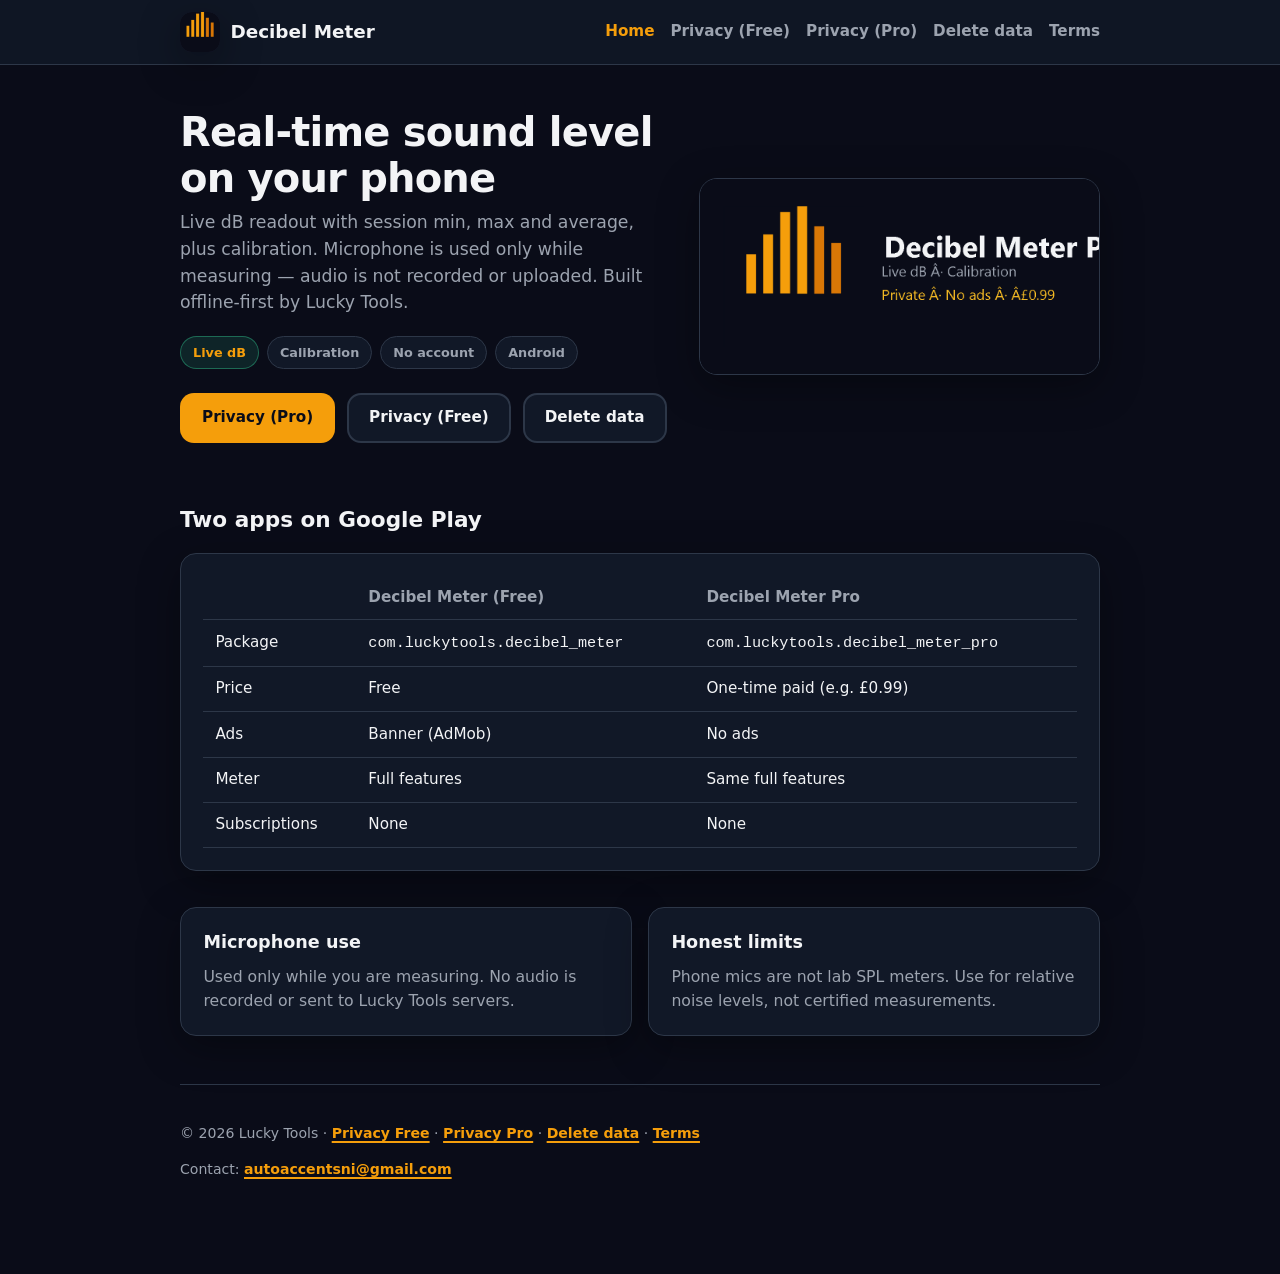
==== index.html @ 3124746d "Decibel Meter dedicated site: free/pro privacy, delete data, terms" ====
<!DOCTYPE html>
<html lang="en-GB">
<head>
  <meta charset="utf-8" />
  <meta name="viewport" content="width=device-width, initial-scale=1" />
  <title>Decibel Meter — real-time sound level meter</title>
  <meta name="description" content="Decibel Meter by Lucky Tools. Real-time dB readout, session stats and calibration. Free with ads, or Pro ad-free." />
  <link rel="stylesheet" href="styles.css" />
  <link rel="icon" type="image/png" href="assets/icon_512.png" />
</head>
<body>
  <header class="site-header">
    <div class="inner">
      <a class="brand" href="index.html">
        <span class="brand-mark"><img src="assets/icon_512.png" alt="" width="40" height="40" /></span>
        Decibel Meter
      </a>
      <nav class="nav">
        <a href="index.html" aria-current="page">Home</a>
        <a href="privacy.html">Privacy (Free)</a>
        <a href="privacy-pro.html">Privacy (Pro)</a>
        <a href="delete-data.html">Delete data</a>
        <a href="terms.html">Terms</a>
      </nav>
    </div>
  </header>

  <main class="wrap">
    <section class="hero">
      <div>
        <h1>Real-time sound level on your phone</h1>
        <p class="lede">
          Live dB readout with session min, max and average, plus calibration.
          Microphone is used only while measuring — audio is not recorded or uploaded.
          Built offline-first by Lucky Tools.
        </p>
        <div class="badge-row">
          <span class="badge accent">Live dB</span>
          <span class="badge">Calibration</span>
          <span class="badge">No account</span>
          <span class="badge">Android</span>
        </div>
        <div class="btn-row">
          <a class="btn btn-primary" href="privacy-pro.html">Privacy (Pro)</a>
          <a class="btn btn-secondary" href="privacy.html">Privacy (Free)</a>
          <a class="btn btn-secondary" href="delete-data.html">Delete data</a>
        </div>
      </div>
      <div>
        <img class="hero-feature" src="assets/feature_graphic.png" width="1024" height="500" alt="Decibel Meter" />
      </div>
    </section>

    <section class="section">
      <div class="section-head"><h2>Two apps on Google Play</h2></div>
      <div class="card" style="overflow-x:auto">
        <table class="tier-table">
          <thead>
            <tr><th></th><th>Decibel Meter (Free)</th><th>Decibel Meter Pro</th></tr>
          </thead>
          <tbody>
            <tr>
              <td>Package</td>
              <td><code>com.luckytools.decibel_meter</code></td>
              <td><code>com.luckytools.decibel_meter_pro</code></td>
            </tr>
            <tr><td>Price</td><td>Free</td><td>One-time paid (e.g. £0.99)</td></tr>
            <tr><td>Ads</td><td>Banner (AdMob)</td><td>No ads</td></tr>
            <tr><td>Meter</td><td>Full features</td><td>Same full features</td></tr>
            <tr><td>Subscriptions</td><td>None</td><td>None</td></tr>
          </tbody>
        </table>
      </div>
    </section>

    <section class="section">
      <div class="grid-2">
        <article class="card">
          <h3>Microphone use</h3>
          <p>Used only while you are measuring. No audio is recorded or sent to Lucky Tools servers.</p>
        </article>
        <article class="card">
          <h3>Honest limits</h3>
          <p>Phone mics are not lab SPL meters. Use for relative noise levels, not certified measurements.</p>
        </article>
      </div>
    </section>

    <footer class="site-footer">
      <p>© <span id="y"></span> Lucky Tools ·
        <a href="privacy.html">Privacy Free</a> ·
        <a href="privacy-pro.html">Privacy Pro</a> ·
        <a href="delete-data.html">Delete data</a> ·
        <a href="terms.html">Terms</a>
      </p>
      <p>Contact: <a href="mailto:autoaccentsni@gmail.com">autoaccentsni@gmail.com</a></p>
    </footer>
  </main>
  <script>document.getElementById('y').textContent = new Date().getFullYear();</script>
</body>
</html>
---- styles.css ----
/* Decibel Meter — dark amber theme (matches app) */
:root {
  --bg: #0a0c18;
  --surface: #111827;
  --surface-high: #1a1f35;
  --ink: #f3f4f6;
  --muted: #9ca3af;
  --accent: #f59e0b;
  --accent-dim: #d97706;
  --border: #2d3748;
  --danger: #ef4444;
  --radius: 16px;
  --shadow: 0 12px 40px rgba(0, 0, 0, 0.35);
  --max: 960px;
  --font: "Segoe UI", system-ui, -apple-system, Roboto, "Helvetica Neue", Arial, sans-serif;
}

*,
*::before,
*::after {
  box-sizing: border-box;
}

html {
  scroll-behavior: smooth;
}

body {
  margin: 0;
  font-family: var(--font);
  background: var(--bg);
  color: var(--ink);
  line-height: 1.55;
  font-size: 17px;
  min-height: 100vh;
}

img {
  max-width: 100%;
  height: auto;
  display: block;
}

a {
  color: var(--accent);
  text-decoration-thickness: 1.5px;
  text-underline-offset: 3px;
}

a:hover {
  color: var(--accent-dim);
}

.wrap {
  max-width: var(--max);
  margin: 0 auto;
  padding: 0 1.25rem 3rem;
}

.site-header {
  background: rgba(17, 24, 39, 0.92);
  border-bottom: 1px solid var(--border);
  position: sticky;
  top: 0;
  z-index: 20;
  backdrop-filter: blur(10px);
}

.site-header .inner {
  max-width: var(--max);
  margin: 0 auto;
  padding: 0.75rem 1.25rem;
  display: flex;
  align-items: center;
  justify-content: space-between;
  gap: 1rem;
  flex-wrap: wrap;
}

.brand {
  display: flex;
  align-items: center;
  gap: 0.65rem;
  text-decoration: none;
  color: var(--ink);
  font-weight: 700;
  font-size: 1.15rem;
}

.brand-mark {
  width: 40px;
  height: 40px;
  border-radius: 12px;
  overflow: hidden;
  box-shadow: var(--shadow);
  flex-shrink: 0;
  background: var(--surface-high);
}

.brand-mark img {
  width: 100%;
  height: 100%;
  object-fit: cover;
}

.nav {
  display: flex;
  gap: 0.35rem 1rem;
  flex-wrap: wrap;
  font-size: 0.95rem;
}

.nav a {
  color: var(--muted);
  text-decoration: none;
  font-weight: 600;
}

.nav a:hover,
.nav a[aria-current="page"] {
  color: var(--accent);
}

.hero {
  padding: 2rem 0 1rem;
  display: grid;
  gap: 1.75rem;
  align-items: center;
}

@media (min-width: 800px) {
  .hero {
    grid-template-columns: 1.1fr 0.9fr;
    padding: 2.75rem 0 1.5rem;
  }
}

.hero h1 {
  margin: 0 0 0.5rem;
  font-size: clamp(1.85rem, 4vw, 2.5rem);
  font-weight: 800;
  letter-spacing: -0.02em;
  line-height: 1.15;
}

.hero .lede {
  margin: 0;
  color: var(--muted);
  font-size: 1.08rem;
  max-width: 36em;
}

.hero-feature {
  width: 100%;
  border-radius: 18px;
  border: 1px solid var(--border);
  box-shadow: var(--shadow);
  background: var(--surface);
}

.badge-row {
  display: flex;
  flex-wrap: wrap;
  gap: 0.5rem;
  margin-top: 1.25rem;
}

.badge {
  display: inline-block;
  padding: 0.35rem 0.75rem;
  border-radius: 999px;
  background: var(--surface);
  border: 1px solid var(--border);
  font-size: 0.8rem;
  font-weight: 600;
  color: var(--muted);
}

.badge.accent {
  background: rgba(52, 211, 153, 0.12);
  border-color: rgba(52, 211, 153, 0.4);
  color: var(--accent);
}

.section {
  margin: 2.25rem 0 1rem;
}

.section-head {
  display: flex;
  flex-wrap: wrap;
  align-items: baseline;
  justify-content: space-between;
  gap: 0.5rem 1rem;
  margin-bottom: 1rem;
}

.section-head h2 {
  margin: 0;
  font-size: 1.35rem;
  font-weight: 800;
}

.section-head p {
  margin: 0;
  color: var(--muted);
  font-size: 0.95rem;
}

.shot-gallery {
  display: grid;
  grid-template-columns: repeat(2, 1fr);
  gap: 0.85rem;
}

@media (min-width: 720px) {
  .shot-gallery {
    grid-template-columns: repeat(3, 1fr);
    gap: 1rem;
  }
}

.shot-card {
  background: var(--surface);
  border: 1px solid var(--border);
  border-radius: 18px;
  overflow: hidden;
  box-shadow: var(--shadow);
}

.shot-card figure {
  margin: 0;
  background: #0d111c;
  aspect-ratio: 9 / 16;
  overflow: hidden;
}

.shot-card img {
  width: 100%;
  height: 100%;
  object-fit: cover;
  object-position: top center;
}

.shot-card figcaption {
  padding: 0.75rem 0.9rem 0.95rem;
  font-size: 0.88rem;
  font-weight: 700;
  color: var(--ink);
}

.shot-card figcaption span {
  display: block;
  margin-top: 0.2rem;
  font-weight: 500;
  color: var(--muted);
  font-size: 0.82rem;
  line-height: 1.35;
}

.card {
  background: var(--surface);
  border: 1px solid var(--border);
  border-radius: var(--radius);
  padding: 1.35rem 1.4rem;
  box-shadow: var(--shadow);
}

.card h2,
.card h3 {
  margin: 0 0 0.5rem;
  font-size: 1.1rem;
}

.card p {
  margin: 0;
  color: var(--muted);
  font-size: 0.98rem;
}

.grid-2 {
  display: grid;
  gap: 1rem;
}

@media (min-width: 560px) {
  .grid-2 {
    grid-template-columns: 1fr 1fr;
  }
}

.btn-row {
  display: flex;
  flex-wrap: wrap;
  gap: 0.75rem;
  margin-top: 1.5rem;
}

.btn {
  display: inline-flex;
  align-items: center;
  justify-content: center;
  min-height: 48px;
  padding: 0.7rem 1.25rem;
  border-radius: 14px;
  font-weight: 700;
  font-size: 0.95rem;
  text-decoration: none;
  border: 2px solid transparent;
}

.btn-primary {
  background: var(--accent);
  color: var(--bg);
}

.btn-primary:hover {
  background: var(--accent-dim);
  color: var(--bg);
}

.btn-secondary {
  background: var(--surface);
  color: var(--ink);
  border-color: var(--border);
}

.btn-secondary:hover {
  background: var(--surface-high);
  color: var(--ink);
}

.doc-meta {
  color: var(--muted);
  font-size: 0.9rem;
  margin: 0 0 1.5rem;
}

.doc h1 {
  font-size: 1.85rem;
  margin: 1.5rem 0 0.35rem;
  font-weight: 800;
}

.doc h2 {
  font-size: 1.2rem;
  margin: 1.75rem 0 0.5rem;
  font-weight: 700;
  color: var(--ink);
  padding-top: 0.25rem;
  border-top: 1px solid var(--border);
}

.doc h2:first-of-type {
  border-top: none;
  padding-top: 0;
}

.doc p,
.doc li {
  color: var(--ink);
}

.doc ul,
.doc ol {
  padding-left: 1.25rem;
}

.doc li {
  margin: 0.35rem 0;
}

.doc .note {
  background: rgba(52, 211, 153, 0.1);
  border: 1px solid rgba(52, 211, 153, 0.28);
  border-radius: 12px;
  padding: 0.9rem 1rem;
  font-size: 0.95rem;
  margin: 1rem 0;
  color: var(--ink);
}

.doc code {
  font-size: 0.9em;
  background: var(--surface-high);
  padding: 0.1rem 0.35rem;
  border-radius: 6px;
}

.site-footer {
  margin-top: 3rem;
  padding: 1.5rem 0 2rem;
  border-top: 1px solid var(--border);
  color: var(--muted);
  font-size: 0.88rem;
}

.site-footer a {
  font-weight: 600;
}

.tier-table {
  width: 100%;
  border-collapse: collapse;
  font-size: 0.95rem;
}

.tier-table th,
.tier-table td {
  text-align: left;
  padding: 0.65rem 0.75rem;
  border-bottom: 1px solid var(--border);
}

.tier-table th {
  color: var(--muted);
  font-weight: 600;
}
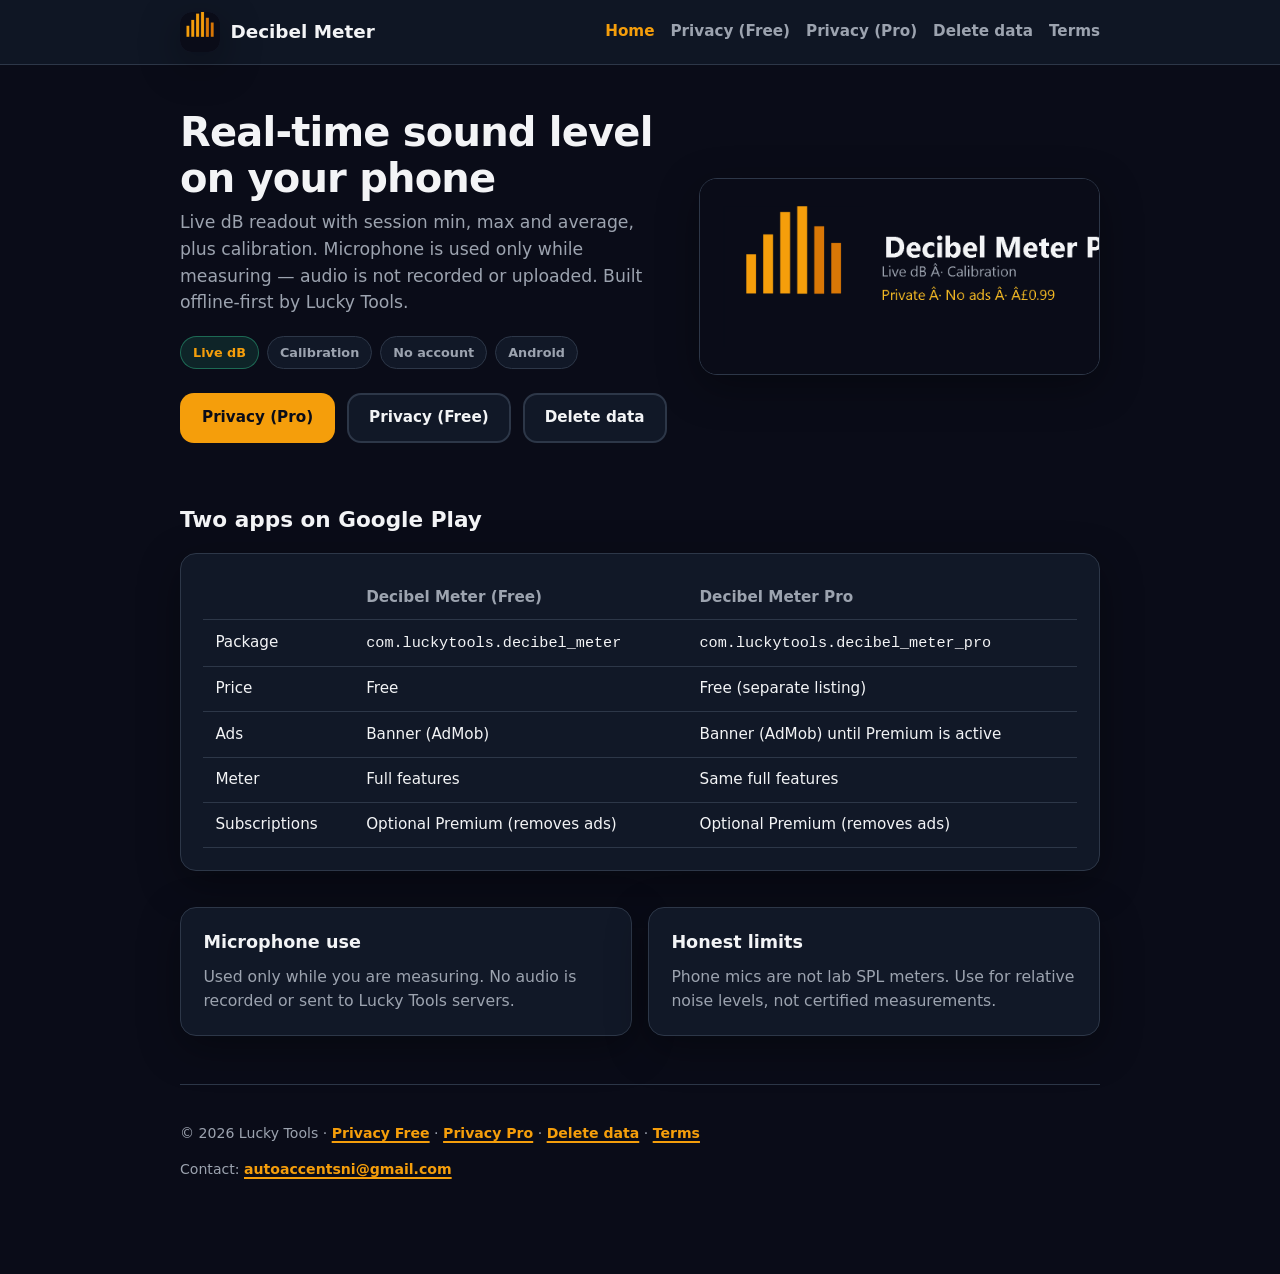
==== commit 8e0836cb: "privacy(pro): the Pro listing sells a subscription, not a one-time purchase privacy-pro.html adverti" ====
--- a/index.html
+++ b/index.html
@@ -4,7 +4,7 @@
   <meta charset="utf-8" />
   <meta name="viewport" content="width=device-width, initial-scale=1" />
   <title>Decibel Meter — real-time sound level meter</title>
-  <meta name="description" content="Decibel Meter by Lucky Tools. Real-time dB readout, session stats and calibration. Free with ads, or Pro ad-free." />
+  <meta name="description" content="Decibel Meter by Lucky Tools. Real-time dB readout, session stats and calibration. Free with ads, or subscribe to Premium to remove them." />
   <link rel="stylesheet" href="styles.css" />
   <link rel="icon" type="image/png" href="assets/icon_512.png" />
 </head>
@@ -64,10 +64,10 @@
               <td><code>com.luckytools.decibel_meter</code></td>
               <td><code>com.luckytools.decibel_meter_pro</code></td>
             </tr>
-            <tr><td>Price</td><td>Free</td><td>One-time paid (e.g. £0.99)</td></tr>
-            <tr><td>Ads</td><td>Banner (AdMob)</td><td>No ads</td></tr>
+            <tr><td>Price</td><td>Free</td><td>Free (separate listing)</td></tr>
+            <tr><td>Ads</td><td>Banner (AdMob)</td><td>Banner (AdMob) until Premium is active</td></tr>
             <tr><td>Meter</td><td>Full features</td><td>Same full features</td></tr>
-            <tr><td>Subscriptions</td><td>None</td><td>None</td></tr>
+            <tr><td>Subscriptions</td><td>Optional Premium (removes ads)</td><td>Optional Premium (removes ads)</td></tr>
           </tbody>
         </table>
       </div>
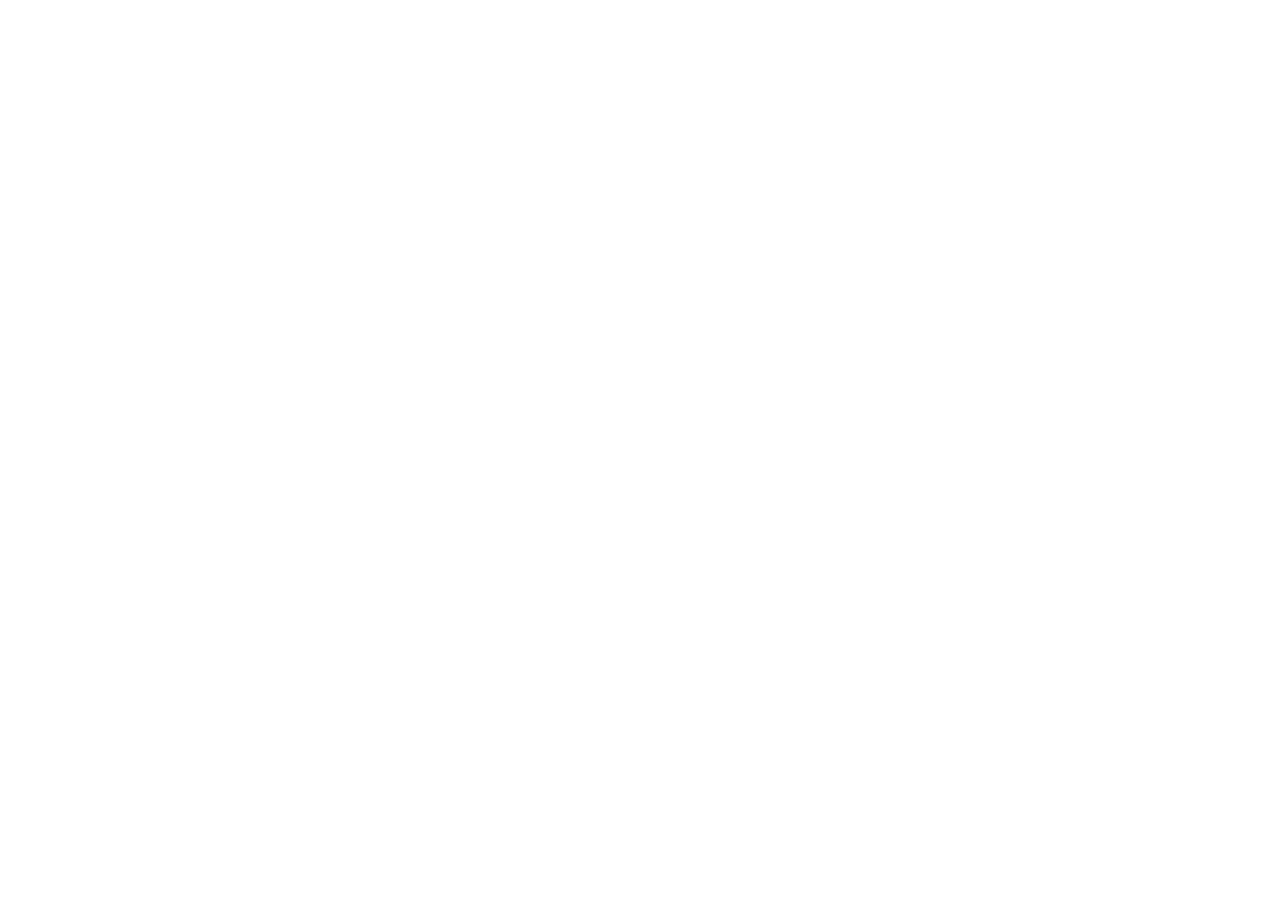
==== commit e709f9c4: "site: replace retired pages with canonical noindex stubs to cloudyni.com" ====
--- a/index.html
+++ b/index.html
@@ -3,99 +3,18 @@
 <head>
   <meta charset="utf-8" />
   <meta name="viewport" content="width=device-width, initial-scale=1" />
-  <title>Decibel Meter — real-time sound level meter</title>
-  <meta name="description" content="Decibel Meter by Lucky Tools. Real-time dB readout, session stats and calibration. Free with ads, or subscribe to Premium to remove them." />
-  <link rel="stylesheet" href="styles.css" />
-  <link rel="icon" type="image/png" href="assets/icon_512.png" />
+  <meta http-equiv="refresh" content="0; url=https://cloudyni.com/decibel-meter-pro/" />
+  <meta name="robots" content="noindex,follow" />
+  <link rel="canonical" href="https://cloudyni.com/decibel-meter-pro/" />
+  <title>Moved &mdash; Decibel Meter Pro home page</title>
 </head>
 <body>
-  <header class="site-header">
-    <div class="inner">
-      <a class="brand" href="index.html">
-        <span class="brand-mark"><img src="assets/icon_512.png" alt="" width="40" height="40" /></span>
-        Decibel Meter
-      </a>
-      <nav class="nav">
-        <a href="index.html" aria-current="page">Home</a>
-        <a href="privacy.html">Privacy (Free)</a>
-        <a href="privacy-pro.html">Privacy (Pro)</a>
-        <a href="delete-data.html">Delete data</a>
-        <a href="terms.html">Terms</a>
-      </nav>
-    </div>
-  </header>
-
-  <main class="wrap">
-    <section class="hero">
-      <div>
-        <h1>Real-time sound level on your phone</h1>
-        <p class="lede">
-          Live dB readout with session min, max and average, plus calibration.
-          Microphone is used only while measuring — audio is not recorded or uploaded.
-          Built offline-first by Lucky Tools.
-        </p>
-        <div class="badge-row">
-          <span class="badge accent">Live dB</span>
-          <span class="badge">Calibration</span>
-          <span class="badge">No account</span>
-          <span class="badge">Android</span>
-        </div>
-        <div class="btn-row">
-          <a class="btn btn-primary" href="privacy-pro.html">Privacy (Pro)</a>
-          <a class="btn btn-secondary" href="privacy.html">Privacy (Free)</a>
-          <a class="btn btn-secondary" href="delete-data.html">Delete data</a>
-        </div>
-      </div>
-      <div>
-        <img class="hero-feature" src="assets/feature_graphic.png" width="1024" height="500" alt="Decibel Meter" />
-      </div>
-    </section>
-
-    <section class="section">
-      <div class="section-head"><h2>Two apps on Google Play</h2></div>
-      <div class="card" style="overflow-x:auto">
-        <table class="tier-table">
-          <thead>
-            <tr><th></th><th>Decibel Meter (Free)</th><th>Decibel Meter Pro</th></tr>
-          </thead>
-          <tbody>
-            <tr>
-              <td>Package</td>
-              <td><code>com.luckytools.decibel_meter</code></td>
-              <td><code>com.luckytools.decibel_meter_pro</code></td>
-            </tr>
-            <tr><td>Price</td><td>Free</td><td>Free (separate listing)</td></tr>
-            <tr><td>Ads</td><td>Banner (AdMob)</td><td>Banner (AdMob) until Premium is active</td></tr>
-            <tr><td>Meter</td><td>Full features</td><td>Same full features</td></tr>
-            <tr><td>Subscriptions</td><td>Optional Premium (removes ads)</td><td>Optional Premium (removes ads)</td></tr>
-          </tbody>
-        </table>
-      </div>
-    </section>
-
-    <section class="section">
-      <div class="grid-2">
-        <article class="card">
-          <h3>Microphone use</h3>
-          <p>Used only while you are measuring. No audio is recorded or sent to Lucky Tools servers.</p>
-        </article>
-        <article class="card">
-          <h3>Honest limits</h3>
-          <p>Phone mics are not lab SPL meters. Use for relative noise levels, not certified measurements.</p>
-        </article>
-      </div>
-    </section>
-
-    <footer class="site-footer">
-      <p>© <span id="y"></span> Lucky Tools ·
-        <a href="privacy.html">Privacy Free</a> ·
-        <a href="privacy-pro.html">Privacy Pro</a> ·
-        <a href="delete-data.html">Delete data</a> ·
-        <a href="terms.html">Terms</a>
-      </p>
-      <p>Contact: <a href="mailto:autoaccentsni@gmail.com">autoaccentsni@gmail.com</a></p>
-    </footer>
-  </main>
-  <script>document.getElementById('y').textContent = new Date().getFullYear();</script>
+  <p>
+    This page has moved. The home page for <strong>Decibel Meter Pro</strong> is now at
+    <a href="https://cloudyni.com/decibel-meter-pro/">cloudyni.com/decibel-meter-pro/</a>.
+  </p>
+  <p>
+    If your browser does not follow the redirect automatically, use the link above.
+  </p>
 </body>
 </html>
